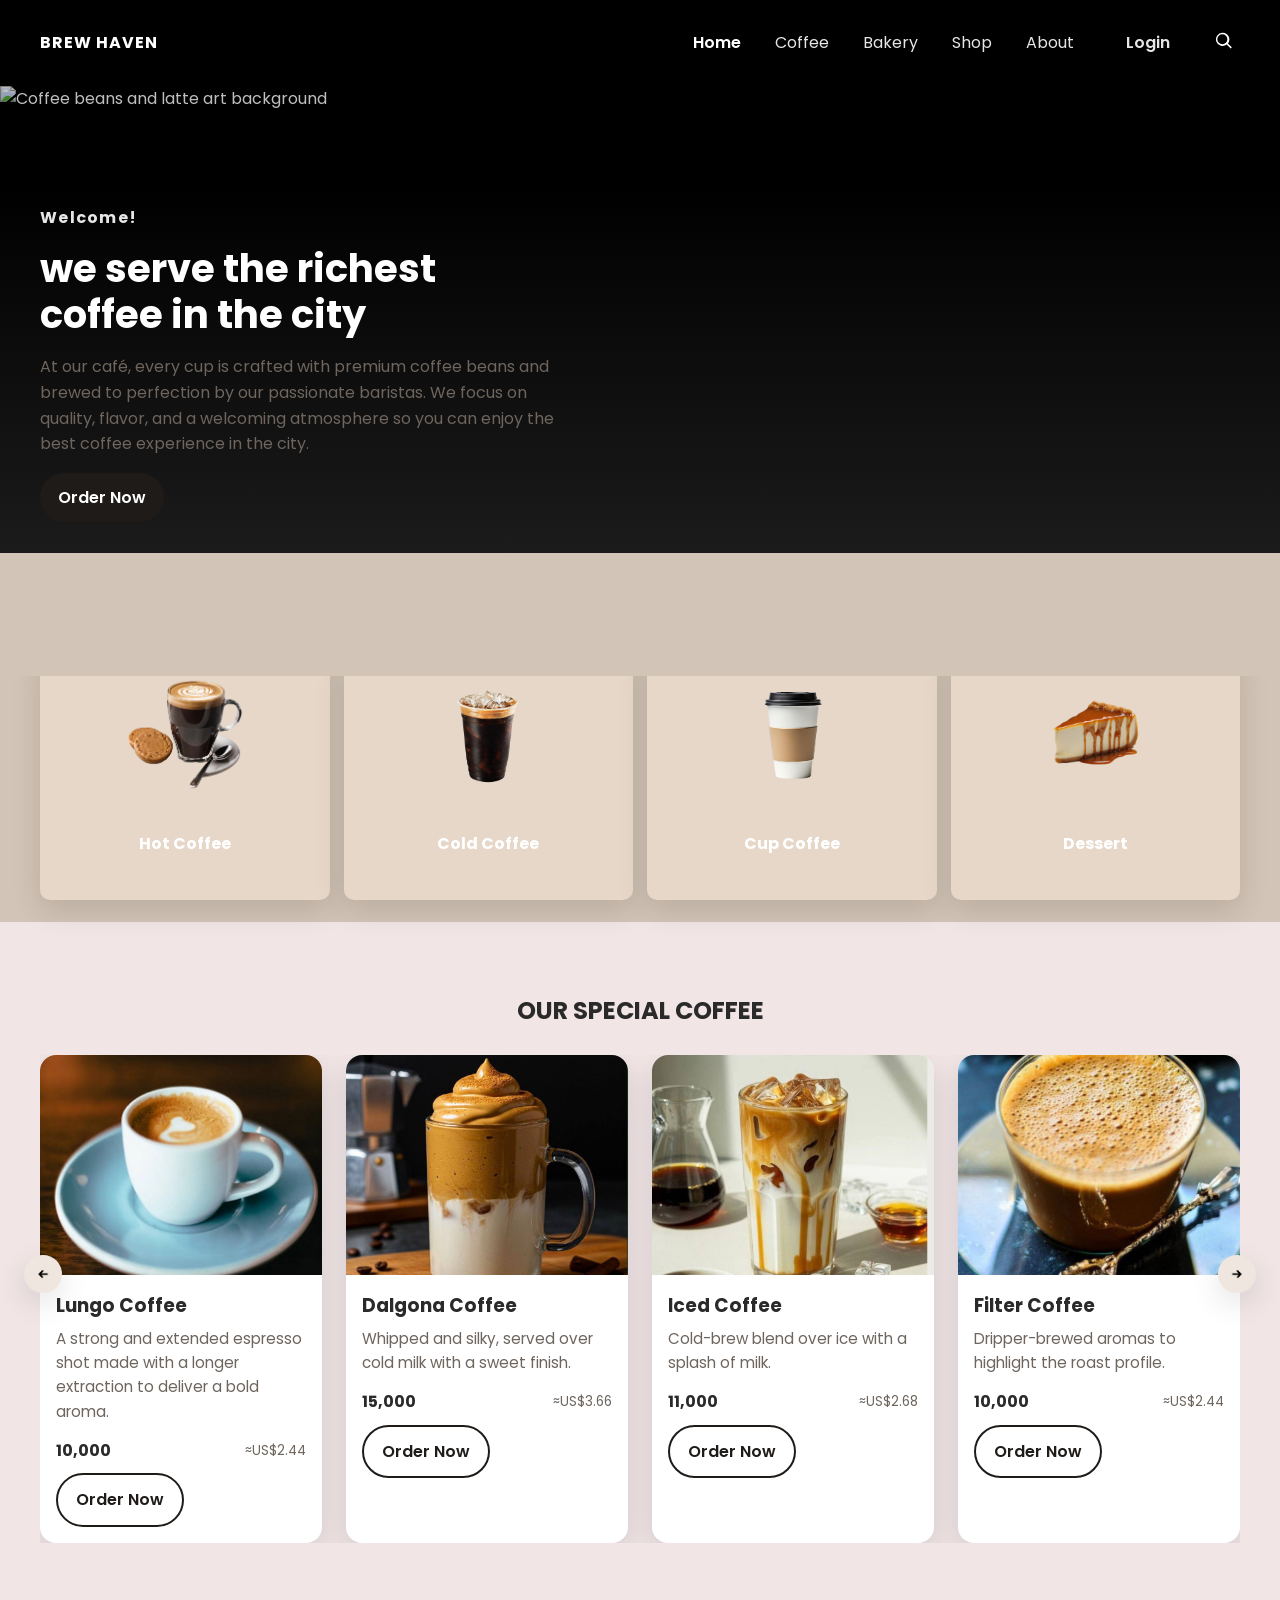
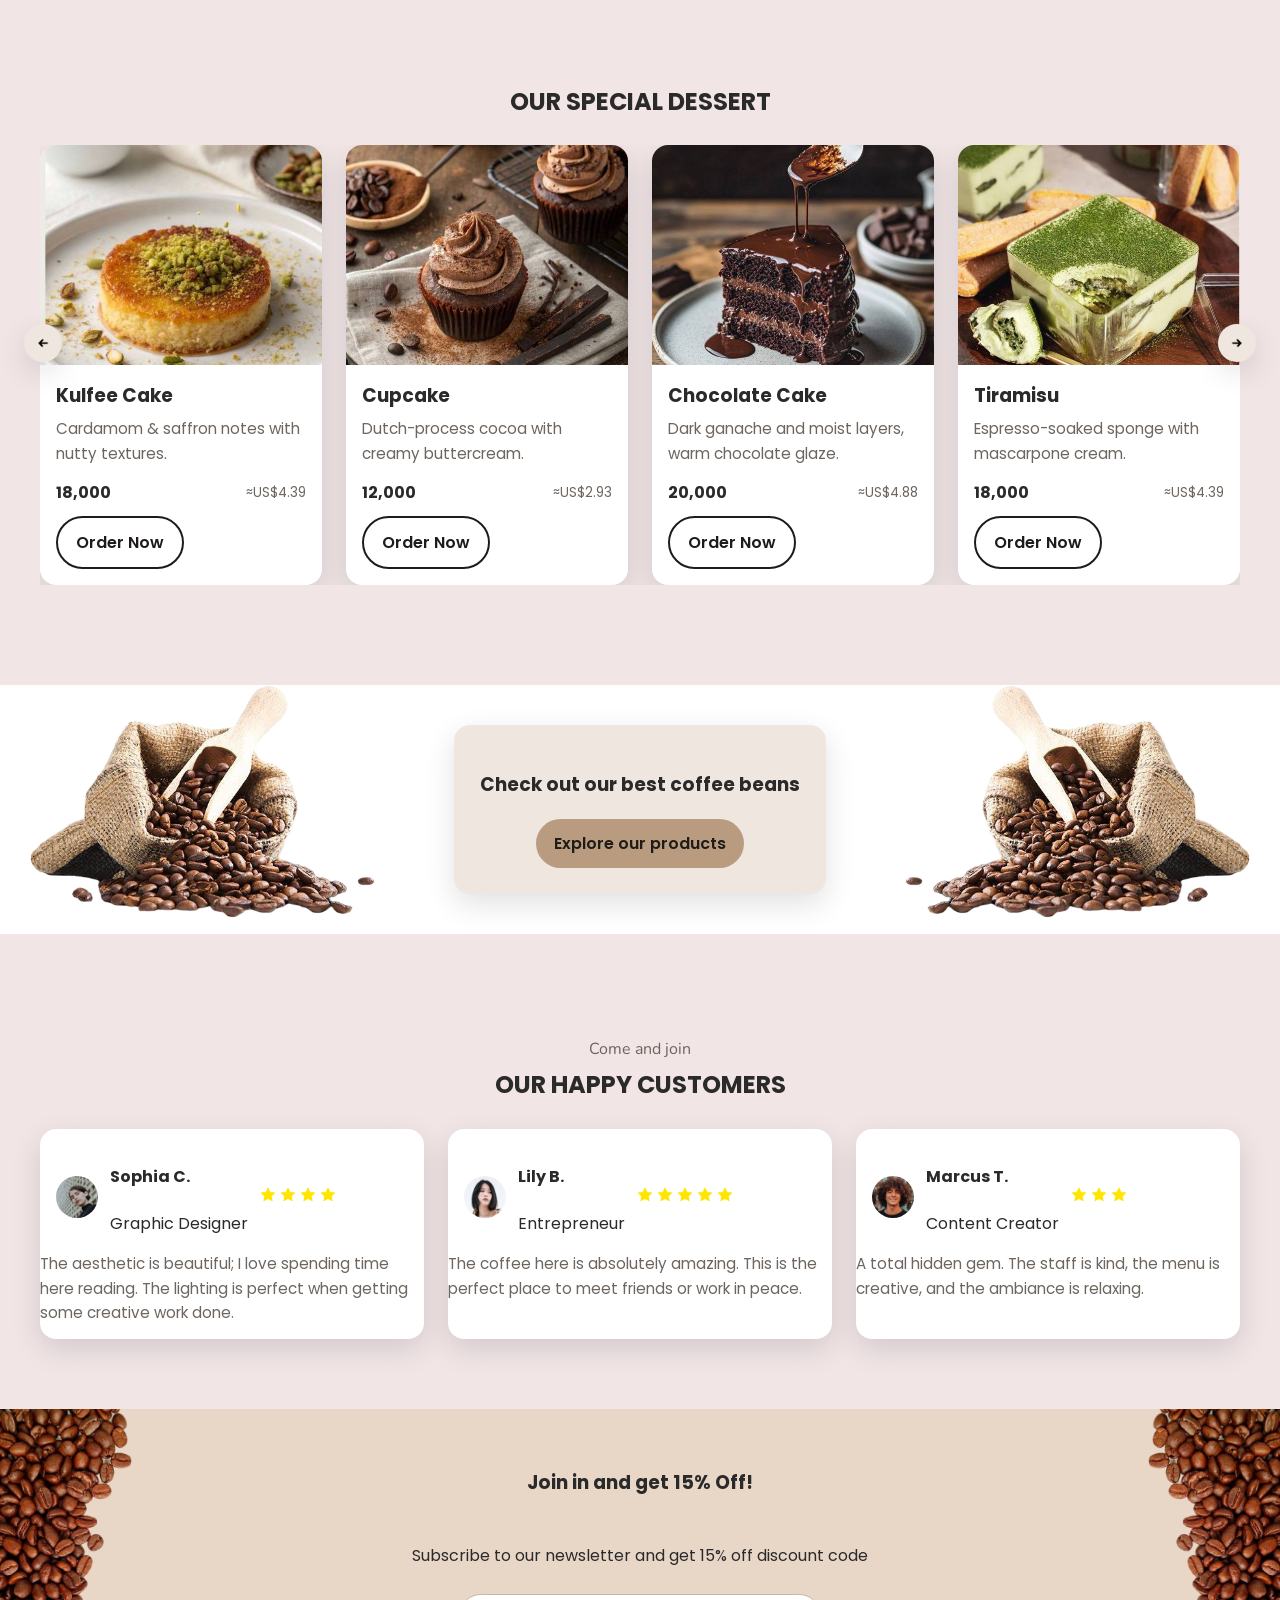
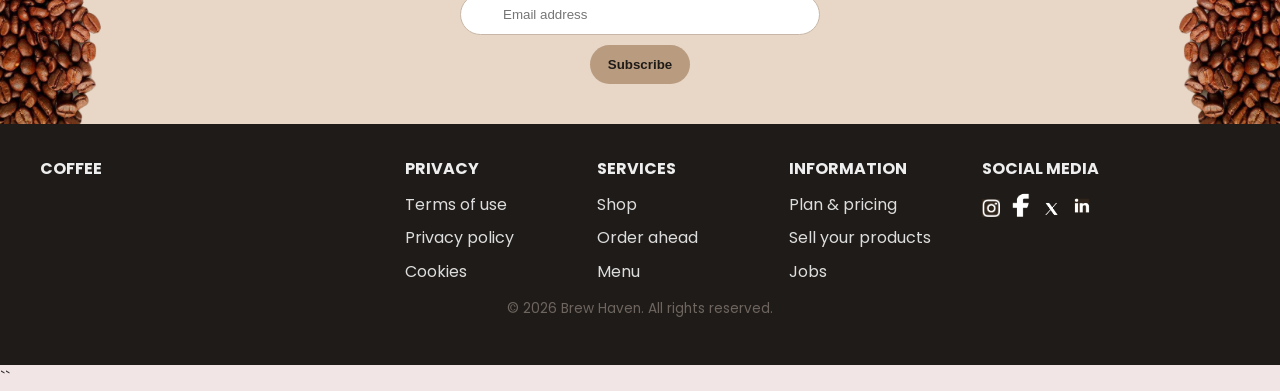
==== index.html @ 4b0f8d04 "first launch" ====
<!DOCTYPE html>
<html lang="en">
<head>
  <meta charset="UTF-8" />
  <meta name="viewport" content="width=device-width, initial-scale=1" />
  <title>Brew Haven • Coffee & Bakery</title>
  <link rel="preconnect" href="https://fonts.gstatic.com" crossorigin>
  <link href="https://fonts.googleapis.com/css2?family=Poppins:wght@300;400;500;600;700&family=Nunito:wght@300;400;600;700;800&display=swap" rel="stylesheet">
  <link rel="stylesheet" href="css/style.css" />
</head>
<body class="theme-sand">
  <!-- Header / Hero -->
  <header class="site-header">
    <div class="container nav">
      <a class="brand" href="index.html">BREW HAVEN</a>
      <nav class="nav-links" id="navLinks">
        <a href="index.html" class="active">Home</a>
        <a href="#coffee">Coffee</a>
        <a href="#bakery">Bakery</a>
        <a href="#shop">Shop</a>
        <a href="about.html">About</a>
        <a href="login.html" class="btn btn-text">Login</a>
        <button class="icon-btn search-btn" aria-label="Search">
          <svg viewBox="0 0 24 24" width="20" height="20" fill="currentColor"><path d="M10 2a8 8 0 105.293 14.293l4.707 4.707 1.414-1.414-4.707-4.707A8 8 0 0010 2zm0 2a6 6 0 110 12A6 6 0 0110 4z"/></svg>
        </button>
      </nav>
      <button class="hamburger" id="hamburger" aria-label="Open menu">
        <span></span><span></span><span></span>
      </button>
    </div>

    <section class="hero">
      <img class="hero-bg" src="images/hero.jpg" alt="Coffee beans and latte art background">
      <div class="container hero-content">
        <div class="hero-copy">
          <p class="eyebrow">Welcome!</p>
          <h1>we serve the richest coffee in the city</h1>
          <p class="muted">
            At our café, every cup is crafted with premium coffee beans and brewed to perfection by our passionate baristas. We focus on quality, flavor, and a welcoming atmosphere so you can enjoy the best coffee experience in the city.
          </p>
          <a href="#coffee" class="btn btn-primary">Order Now</a>
        </div>
      </div>
      <div class="hero-bottom-sep"></div>
    </section>

    <section class="container categories">
      <article class="category">
        <img src="images/kk.png" alt="" />
        <h4>Hot Coffee</h4>
      </article>
      <article class="category">
        <img src="images/jj.png" alt="" />
        <h4>Cold Coffee</h4>
      </article>
      <article class="category">
        <img src="images/oo.png" alt="" />
        <h4>Cup Coffee</h4>
      </article>
      <article class="category">
        <img src="images/dd.png" alt="" />
        <h4>Dessert</h4>
      </article>
    </section>
  </header>

  <!-- Coffee Specials Slider -->
  <main>
    <section id="coffee" class="container section">
      <h2 class="section-title">OUR SPECIAL COFFEE</h2>

      <div class="carousel" data-carousel="coffee">
        <button class="carousel-nav prev" aria-label="Previous">
          <img src="images/arrow.png" alt="">
        </button>

        <div class="carousel-track">
          <!-- Card 1 -->
          <article class="card product">
            <div class="card-media">
              <img src="images/lungo.jpg" alt="Lungo Coffee" />
            </div>
            <div class="card-body">
              <h3 class="card-title">Lungo Coffee</h3>
              <p class="card-text">
                A strong and extended espresso shot made with a longer extraction to deliver a bold aroma.
              </p>
              <div class="price-row">
                <span class="price">10,000</span>
                <small class="usd">≈US$2.44</small>
              </div>
              <a href="checkout.html" class="btn btn-outline">Order Now</a>
            </div>
          </article>

          <!-- Card 2 -->
          <article class="card product">
            <div class="card-media">
              <img src="images/Dalgona.jpg" alt="Dalgona Coffee" />
            </div>
            <div class="card-body">
              <h3 class="card-title">Dalgona Coffee</h3>
              <p class="card-text">
                Whipped and silky, served over cold milk with a sweet finish.
              </p>
              <div class="price-row">
                <span class="price">15,000</span>
                <small class="usd">≈US$3.66</small>
              </div>
              <a href="checkout.html" class="btn btn-outline">Order Now</a>
            </div>
          </article>

          <!-- Card 3 -->
          <article class="card product">
            <div class="card-media">
              <img src="images/iced.jpg" alt="Iced Coffee" />
            </div>
            <div class="card-body">
              <h3 class="card-title">Iced Coffee</h3>
              <p class="card-text">
                Cold-brew blend over ice with a splash of milk.
              </p>
              <div class="price-row">
                <span class="price">11,000</span>
                <small class="usd">≈US$2.68</small>
              </div>
              <a href="checkout.html" class="btn btn-outline">Order Now</a>
            </div>
          </article>

          <!-- Card 4 -->
          <article class="card product">
            <div class="card-media">
              <img src="images/Filter.jpg" alt="Filter Coffee" />
            </div>
            <div class="card-body">
              <h3 class="card-title">Filter Coffee</h3>
              <p class="card-text">
                Dripper-brewed aromas to highlight the roast profile.
              </p>
              <div class="price-row">
                <span class="price">10,000</span>
                <small class="usd">≈US$2.44</small>
              </div>
              <a href="checkout.html" class="btn btn-outline">Order Now</a>
            </div>
          </article>
        </div>

        <button class="carousel-nav next" aria-label="Next">
          <img src="images/arrow2.png" alt="">
        </button>
      </div>
    </section>

    <!-- Desserts Slider -->
    <section id="bakery" class="container section">
      <h2 class="section-title">OUR SPECIAL DESSERT</h2>

      <div class="carousel" data-carousel="dessert">
        <button class="carousel-nav prev" aria-label="Previous">
          <img src="images/arrow.png" alt="">
        </button>

        <div class="carousel-track">
          <article class="card product">
            <div class="card-media">
              <img src="images/Kulfee.jpg" alt="Kulfee Cake" />
            </div>
            <div class="card-body">
              <h3 class="card-title">Kulfee Cake</h3>
              <p class="card-text">Cardamom & saffron notes with nutty textures.</p>
              <div class="price-row">
                <span class="price">18,000</span>
                <small class="usd">≈US$4.39</small>
              </div>
              <a href="checkout.html" class="btn btn-outline">Order Now</a>
            </div>
          </article>

          <article class="card product">
            <div class="card-media">
              <img src="images/Cupcake.jpg" alt="Cupcake" />
            </div>
            <div class="card-body">
              <h3 class="card-title">Cupcake</h3>
              <p class="card-text">Dutch-process cocoa with creamy buttercream.</p>
              <div class="price-row">
                <span class="price">12,000</span>
                <small class="usd">≈US$2.93</small>
              </div>
              <a href="checkout.html" class="btn btn-outline">Order Now</a>
            </div>
          </article>

          <article class="card product">
            <div class="card-media">
              <img src="images/Chocolate Cake.jpg" alt="Chocolate Cake" />
            </div>
            <div class="card-body">
              <h3 class="card-title">Chocolate Cake</h3>
              <p class="card-text">Dark ganache and moist layers, warm chocolate glaze.</p>
              <div class="price-row">
                <span class="price">20,000</span>
                <small class="usd">≈US$4.88</small>
              </div>
              <a href="checkout.html" class="btn btn-outline">Order Now</a>
            </div>
          </article>

          <article class="card product">
            <div class="card-media">
              <img src="images/Tiramisu.jpg" alt="Tiramisu" />
            </div>
            <div class="card-body">
              <h3 class="card-title">Tiramisu</h3>
              <p class="card-text">Espresso-soaked sponge with mascarpone cream.</p>
              <div class="price-row">
                <span class="price">18,000</span>
                <small class="usd">≈US$4.39</small>
              </div>
              <a href="checkout.html" class="btn btn-outline">Order Now</a>
            </div>
          </article>
        </div>

        <button class="carousel-nav next" aria-label="Next">
          <img src="images/arrow2.png" alt="">
        </button>
      </div>
    </section>

    <!-- Beans banner -->
    <section id="shop" class="beans-banner">
      <img class="beans-left" src="images/Bean Left.png" alt="Left side of the beans banner">
      <img class="beans-right" src="images/Bean Right.png" alt="Right side of the beans banner">
      <div class="container">
        <div class="beans-card">
          <h3>Check out our best coffee beans</h3>
          <a class="btn btn-secondary" href="#coffee">Explore our products</a>
        </div>
      </div>
    </section>

    <!-- Testimonials -->
<section class="container section testimonials">
  <p class="kicker">Come and join</p>
  <h2 class="section-title">OUR HAPPY CUSTOMERS</h2>

  <div class="cards-3">
    <!-- Review 1 -->
    <article class="card review">
      <div class="review-head">
        <img class="avatar circle" src="images/front.jpg" alt="Customer photo for Sophia" loading="lazy" width="42" height="42">
        <div>
          <h4 class="name">Sophia C.</h4>
          <p class="role">Graphic Designer</p>
        </div>
        <div class="stars" aria-label="Rating 4 out of 5">
          <img src="images/star.png" alt="" aria-hidden="true">
          <img src="images/star.png" alt="" aria-hidden="true">
          <img src="images/star.png" alt="" aria-hidden="true">
          <img src="images/star.png" alt="" aria-hidden="true">
          
        </div>
      </div>
      <p class="card-text">
        The aesthetic is beautiful; I love spending time here reading. The lighting is perfect when getting some creative work done.
      </p>
    </article>

    <!-- Review 2 -->
    <article class="card review">
      <div class="review-head">
        <img class="avatar circle" src="images/mid.jpg" alt="Customer photo for Lily" loading="lazy" width="42" height="42">
        <div>
          <h4 class="name">Lily B.</h4>
          <p class="role">Entrepreneur</p>
        </div>
        <div class="stars" aria-label="Rating 5 out of 5">
          <img src="images/star.png" alt="" aria-hidden="true">
          <img src="images/star.png" alt="" aria-hidden="true">
          <img src="images/star.png" alt="" aria-hidden="true">
          <img src="images/star.png" alt="" aria-hidden="true">
          <img src="images/star.png " alt="" aria-hidden="true">
        </div>
      </div>
      <p class="card-text">
        The coffee here is absolutely amazing. This is the perfect place to meet friends or work in peace.
      </p>
    </article>

    <!-- Review 3 -->
    <article class="card review">
      <div class="review-head">
        <img class="avatar circle" src="images/end.jpg" alt="Customer photo for Marcus" loading="lazy" width="42" height="42">
        <div>
          <h4 class="name">Marcus T.</h4>
          <p class="role">Content Creator</p>
        </div>
        <div class="stars" aria-label="Rating 3 out of 5">
          <img src="images/star.png" alt="" aria-hidden="true">
          <img src="images/star.png" alt="" aria-hidden="true">
          <img src="images/star.png" alt="" aria-hidden="true">
          
        </div>
      </div>
      <p class="card-text">
        A total hidden gem. The staff is kind, the menu is creative, and the ambiance is relaxing.
      </p>
    </article>
  </div>
</section>

    <!-- Newsletter -->
    <!-- Newsletter -->
<section class="newsletter">
  <!-- ⬇️ Decorative beans (left & right) -->
  <img class="beans-left" src="images/bean chveng.png" alt="Left side of the newsletter banner">
  <img class="beans-right" src="images/bean sdam.png" alt="Right side of the newsletter banner">

  <div class="container newsletter-inner">
    <h3>Join in and get 15% Off!</h3>
    <p>Subscribe to our newsletter and get 15% off discount code</p>

    
      <div class="input-with-icon">
        <input class="email-input" type="email" placeholder="Email address" required>
      </div>
      <button class="btn btn-secondary">Subscribe</button>
    </form>
  </div>
</section>
  </main>

  <!-- Footer -->
  <footer class="site-footer">
    <div class="container footer-grid">
      <div>
        <h4>COFFEE</h4>
      </div>
      <div>
        <h4>PRIVACY</h4>
        <ul>
          <li><a href="#">Terms of use</a></li>
          <li><a href="#">Privacy policy</a></li>
          <li><a href="#">Cookies</a></li>
        </ul>
      </div>
      <div>
        <h4>SERVICES</h4>
        <ul>
          <li><a href="#">Shop</a></li>
          <li><a href="#">Order ahead</a></li>
          <li><a href="#">Menu</a></li>
        </ul>
      </div>
      <div>
        <h4>INFORMATION</h4>
        <ul>
          <li><a href="#">Plan & pricing</a></li>
          <li><a href="#">Sell your products</a></li>
          <li><a href="#">Jobs</a></li>
        </ul>
      </div>
      <div>
        <h4>SOCIAL MEDIA</h4>
        <div class="social">
          <a href="#"><img src="images/ig.PNG" alt="Facebook"></a>
          <a href="#"><img src="images/fb.PNG" alt="Instagram"></a>
          <a href="#"><img src="images/x.PNG" alt="X"></a>
          <a href="#"><img src="images/linkedin.PNG" alt="LinkedIn"></a>
        </div>
      </div>
    </div>
    <p class="tiny center muted">© <span id="year"></span> Brew Haven. All rights reserved.</p>
  </footer>

  <script src="js/script.js"></script>
</body>
</html>
``
---- css/style.css ----
/* --- Variables & Base --- */
:root{
  --bg: #f1e5e6;          /* pinky page margin */
  --panel: #e0c4b2;       /* beige panel background */
  --panel-strong:#d7b7a1;
  --ink: #2b2a2a;
  --muted: #6d655e;
  --brand: #1f1b18;
  --accent: #2f281f;
  --white:#fff;
  --shadow: 0 10px 30px rgba(0,0,0,.12);
  --radius: 14px;
  --radius-lg: 24px;
}

*{box-sizing:border-box}
html,body{margin:0;padding:0}
body{
  background: var(--bg);
  color: var(--ink);
  font-family: 'Poppins', system-ui, -apple-system, Segoe UI, Roboto, Arial, sans-serif;
  line-height: 1.6;
}

.container{width:min(1200px,94%); margin:auto}
.center{text-align:center}
.tiny{font-size:.85rem}
.muted{color:var(--muted)}
.kicker{font-family: Nunito, sans-serif; text-align:center; margin:.2rem 0; color:var(--muted)}
.eyebrow{letter-spacing:.08em; font-weight:700; color:#fff; opacity:.9}
.section{padding:70px 0}
.section-title{text-align:center; margin:0 0 24px 0}

/* --- Header & Nav --- */
.site-header{
  background: linear-gradient(180deg, #000 20%, #1b1b1b 60%, #d2c4b6 60%, #d2c4b6 100%);
  color:#fff;
}

.nav{
  display:flex; align-items:center; justify-content:space-between;
  padding:18px 0;
}
.brand{color:#fff; text-decoration:none; font-weight:700; letter-spacing:.06em}
.nav-links a{color:#fff; opacity:.9; margin:0 14px; text-decoration:none}
.nav-links a.active{opacity:1; font-weight:600}
.nav-links{display:flex; align-items:center; gap:6px}
.btn-text{padding:6px 10px; border-radius:10px}
.icon-btn{background:transparent; border:0; color:#fff; cursor:pointer}

.hamburger{display:none; background:transparent; border:0; width:42px; height:42px; position:relative}
.hamburger span{display:block; height:2px; background:#fff; margin:8px 0}

/* --- Hero --- */
.hero{position:relative; padding:40px 0 0 0}
.hero-bg{
  position:absolute; inset:0; width:100%; height:460px; object-fit:cover; filter:brightness(.75);
}
.hero-content{position:relative; height:460px; display:flex; align-items:center}
.hero-copy{max-width:520px}
.hero-copy h1{font-size:2.4rem; line-height:1.2; margin:.2rem 0 1rem}
.hero-bottom-sep{height:90px; background:#d2c4b6}

/* --- Categories --- */
.categories{display:grid; grid-template-columns: repeat(4,1fr); gap:14px; margin-top:-25px; padding-bottom:22px}
.category{background:#e6d7c9; border-radius:10px; padding:22px; text-align:center; box-shadow: var(--shadow)}
.category img{width:120px; height:120px; margin-bottom:10px}

/* --- Cards --- */
.card{background:#fff; border-radius:16px; overflow:hidden; box-shadow: var(--shadow)}
.card-media img{width:100%; height:220px; object-fit:cover; display:block}
.card-body{padding:16px}
.card-title{margin:0 0 6px 0}
.card-text{font-size:.95rem; color:var(--muted); margin:0 0 14px 0}
.price-row{display:flex; align-items:center; justify-content:space-between; margin-bottom:10px}
.price{font-weight:700}
.usd{color:var(--muted)}

/* --- Buttons --- */
.btn{
  display:inline-flex; align-items:center; justify-content:center;
  gap:8px; padding:12px 18px; border-radius:999px; border:0; cursor:pointer;
  font-weight:600; text-decoration:none; white-space:nowrap;
}
.btn-primary{background:#1f1b18; color:#fff}
.btn-secondary{background:#b99c80; color:#1f1b18}
.btn-outline{background:#fff; border:2px solid #1f1b18; color:#1f1b18}
.block{display:block; width:100%}
.icon-left img{width:18px; height:18px}

/* --- Carousel --- */
.carousel{position:relative}
.carousel .carousel-track{
  display:grid; grid-auto-flow:column; grid-auto-columns: calc((100% - 3*24px)/4);
  gap:24px; overflow:hidden; scroll-behavior:smooth;
}
.carousel-nav{
  position:absolute; top:45%; transform:translateY(-50%);
  width:38px; height:38px; border-radius:999px; border:0;
  background:#efe7df; box-shadow: var(--shadow); cursor:pointer;
  display:grid; place-items:center;
}
.carousel-nav img{width:14px}
.carousel .prev{left:-16px}
.carousel .next{right:-16px}

/* --- Beans banner --- */
.beans-banner{position:relative; background:#fff; padding:40px 0; margin:30px 0}
.beans-left, .beans-right{position:absolute; top:0; height:100%; object-fit:contain; pointer-events:none}
.beans-left{left:0}
.beans-right{right:0}
.beans-card{
  background:#efe7df; padding:26px; border-radius:16px; box-shadow: var(--shadow);
  max-width:480px;
}

/* --- Testimonials --- */
.cards-3{display:grid; grid-template-columns:repeat(3,1fr); gap:24px}
.review .review-head{display:flex; align-items:center; gap:12px; padding:14px 16px 0}
.avatar{width:42px; height:42px; background:#ddd}
.circle{border-radius:50%}
.stars img{width:16px; height:16px}

/* --- Newsletter --- */
.newsletter{background:#e8d6c7; padding:40px 0}
.newsletter-inner{display:grid; gap:10px; text-align:center}
.subscribe{display:flex; gap:10px; justify-content:center}
.subscribe input{padding:12px 14px; border-radius:999px; border:1px solid #c8b7a6; width:min(360px, 70%)}

/* --- Footer --- */
.site-footer{background:#1f1b18; color:#eee; padding:32px 0}
.footer-grid{display:grid; grid-template-columns:2fr repeat(3,1fr) 1.5fr; gap:20px}
.footer-grid h4{margin:0 0 10px 0}
.footer-grid ul{list-style:none; padding:0; margin:0; display:grid; gap:8px}
.footer-grid a{color:#ddd; text-decoration:none}
.social a img{width:18px; margin-right:8px}

/* --- Two-panel layout for inner pages --- */
.two-panel{display:grid; grid-template-columns: 36% 64%; min-height:100vh}
.illustration-panel{background:#efe7df url('../assets/beans-left.png') no-repeat bottom left/contain}
.panel{
  background:var(--panel);
  border-top-left-radius:24px; border-bottom-left-radius:24px;
  padding-bottom:40px; position:relative;
}
.panel-header{
  display:flex; align-items:center; justify-content:space-between;
  padding:18px 24px 0;
}
.panel-nav a{color:#2b2a2a; text-decoration:none; margin-left:18px; opacity:.9}
.panel-nav a.active{font-weight:600}
.panel-body{padding:26px 24px 40px}
.panel-body.narrow{max-width:680px; margin:auto}
.fieldset{border:1px solid #c9b4a3; border-radius:12px; padding:14px 16px}

/* --- Forms --- */
.form{display:grid; gap:14px}
.form label{display:grid; gap:6px; font-size:.95rem}
.form input, .form select{
  padding:12px 14px; border:1px solid #c8b7a6; border-radius:10px; background:#f4ebe4;
}
.grid-2{display:grid; grid-template-columns:1fr 1fr}
.gap{gap:14px}
.form-row.between{display:flex; justify-content:space-between; align-items:center}
.hr-or{display:grid; place-items:center; margin:14px 0}
.hr-or span{background:transparent; font-size:.9rem; color:var(--muted)}
.auth-row{display:grid; grid-template-columns:1fr 1fr; gap:12px}

/* --- Cart line --- */
.cart-line{
  background:#fff; border-radius:12px; padding:12px; display:grid;
  grid-template-columns:auto 1fr auto; gap:12px; align-items:center; margin-bottom:14px;
}
.cart-media img{width:80px; height:64px; object-fit:cover; border-radius:8px}
.qty{display:flex; align-items:center; gap:6px}
.btn-qty{width:34px; height:34px; border-radius:8px; border:1px solid #c8b7a6; background:#fff; cursor:pointer}

/* --- Utilities --- */
.btn-secondary:hover, .btn-primary:hover, .btn-outline:hover{filter:brightness(.95)}
.block{width:100%}

/* --- Responsive --- */
@media (max-width: 1100px){
  .carousel .carousel-track{grid-auto-columns: calc((100% - 2*20px)/3)}
  .cards-3{grid-template-columns:repeat(2,1fr)}
}
@media (max-width: 800px){
  .two-panel{grid-template-columns: 1fr}
  .panel{border-radius:0}
  .illustration-panel{display:none}
  .carousel .carousel-track{grid-auto-columns: calc((100% - 20px)/2)}
  .categories{grid-template-columns: repeat(2,1fr)}
  .footer-grid{grid-template-columns:1fr 1fr}
}
@media (max-width: 560px){
  .nav-links{display:none}
  .hamburger{display:block}
  .carousel .carousel-track{grid-auto-columns: 100%}
  .cards-3{grid-template-columns:1fr}
  .auth-row{grid-template-columns:1fr}
  .grid-2{grid-template-columns:1fr}
}
/* CENTER "Check out our best coffee beans" section */
.beans-banner .container {
  display: flex;
  justify-content: center;
  align-items: center;
  text-align: center;
}
.beans-card {
  margin: 0 auto;
}
/* Review avatar images */
.avatar {
  width: 42px;
  height: 42px;
  border-radius: 50%;
  object-fit: cover;   /* crops to fill the circle nicely */
  display: block;
}
/* === Newsletter band + decorative beans === */
.newsletter{
  position: relative;           /* allows absolute children */
  background: #e8d6c7;          /* your beige band */
  padding: 40px 0;
  overflow: hidden;             /* hide bean overflow at edges */
}

.newsletter-inner{
  display: grid;
  gap: 10px;
  text-align: center;
  justify-items: center;
}

/* Center the form row */
.newsletter .subscribe,
.newsletter-inner form,
.newsletter form{
  display: flex;
  gap: 10px;
  justify-content: center;
  flex-wrap: wrap;
}

/* Bean images on the sides */
.newsletter .beans-left,
.newsletter .beans-right{
  position: absolute;
  top: 0;
  bottom: 0;
  height: 100%;
  object-fit: cover;
  pointer-events: none;    /* don't block clicks on the form */
  z-index: 0;              /* sit behind the text */
  opacity: 1;              /* adjust if too strong: e.g., 0.9 */
}

/* Left bean cluster */
.newsletter .beans-left{
  left: 0;
  transform: translateX(-1%);   /* nudges slightly off the edge */
}

/* Right bean cluster */
.newsletter .beans-right{
  right: 0;
  transform: translateX(1%);
}

/* Make sure the content sits above the images */
.newsletter .newsletter-inner{
  position: relative;
  z-index: 1;
}

/* Envelope icon inside the email input */
.input-with-icon{ position: relative; display: inline-block; }

.email-input,
.newsletter input[type="email"]{
  padding: 12px 14px 12px 42px;  /* space for icon */
  border-radius: 999px;
  border: 1px solid #c8b7a6;
  background: #fff;
  min-width: min(360px, 80vw);
  outline: none;
}

/* Use your envelope icon (adjust path if needed) */
.email-input{
  background-image: url('images/evelope.png');
  background-repeat: no-repeat;
  background-position: 14px center;
  background-size: 18px;
}

/* Small focus feedback */
.email-input:focus{
  border-color: #b99c80;
  box-shadow: 0 0 0 3px rgba(185,156,128,0.25);
}

/* --- Responsive tweaks for the beans --- */
@media (max-width: 900px){
  .newsletter .beans-left,
  .newsletter .beans-right{
    opacity: 0.75;            /* soften on smaller screens */
  }
  .newsletter .beans-left{ transform: translateX(-15%); }
  .newsletter .beans-right{ transform: translateX(15%); }
}

@media (max-width: 600px){
  .newsletter{ padding: 32px 0; }
  .newsletter .beans-left,
  .newsletter .beans-right{
    opacity: 0.5;
  }
}
/* === Left illustration panel for inner pages === */
.illustration-panel{
  /* Make the left column a neutral canvas and center its content */
  background: #efe7df;                 /* keep or change to your beige */
  display: grid;
  place-items: center;
  padding: 24px;
}

.side-illustration{
  width: min(92%, 540px);               /* responsive width cap */
  height: auto;
  object-fit: contain;                  /* preserve aspect ratio */
  border-radius: 14px;                  /* optional: soft corners */
  box-shadow: var(--shadow);            /* optional: subtle depth */
}

/* If your previous CSS set a background image on .illustration-panel,
   the rules above will override it visually. Keep both if you like the
   textured background plus the centered photo on top. */

@media (max-width: 800px){
  /* On phones we hide the left panel per your two-panel layout rules.
     Remove display:none below if you want to show the image on mobile. */
  /* .illustration-panel{ display:none; } */
}
/* Left column container */
.illustration-panel{
  background: var(--bg);
  display: grid;
  place-items: center;
  padding: 28px 24px;
}

/* Card that holds the image */
.illust-card{
  width: min(92%, 560px);
  background: #f1e5e6;
  border-radius: 18px;
  box-shadow: var(--shadow);
  overflow: hidden;
  display: grid;
}

/* Image fits inside the card */
.illust-card img{
  width: 100%;
  height: auto;
  display: block;
}

/* Right content panel keeps left rounded corners only */
.panel{
  background: var(--panel);
  border-top-left-radius: 24px;
  border-bottom-left-radius: 24px;
  border-top-right-radius: 0;
  border-bottom-right-radius: 0;
  padding-bottom: 40px;
  position: relative;
}

/* Layout height */
.two-panel{ min-height: 100vh; }

/* Optional responsive tweaks */
@media (max-width: 800px){
  .two-panel{ grid-template-columns: 1fr; }
  .illustration-panel{ padding: 18px 14px; }
  .illust-card{ width: min(96%, 520px); border-radius: 14px; }
}
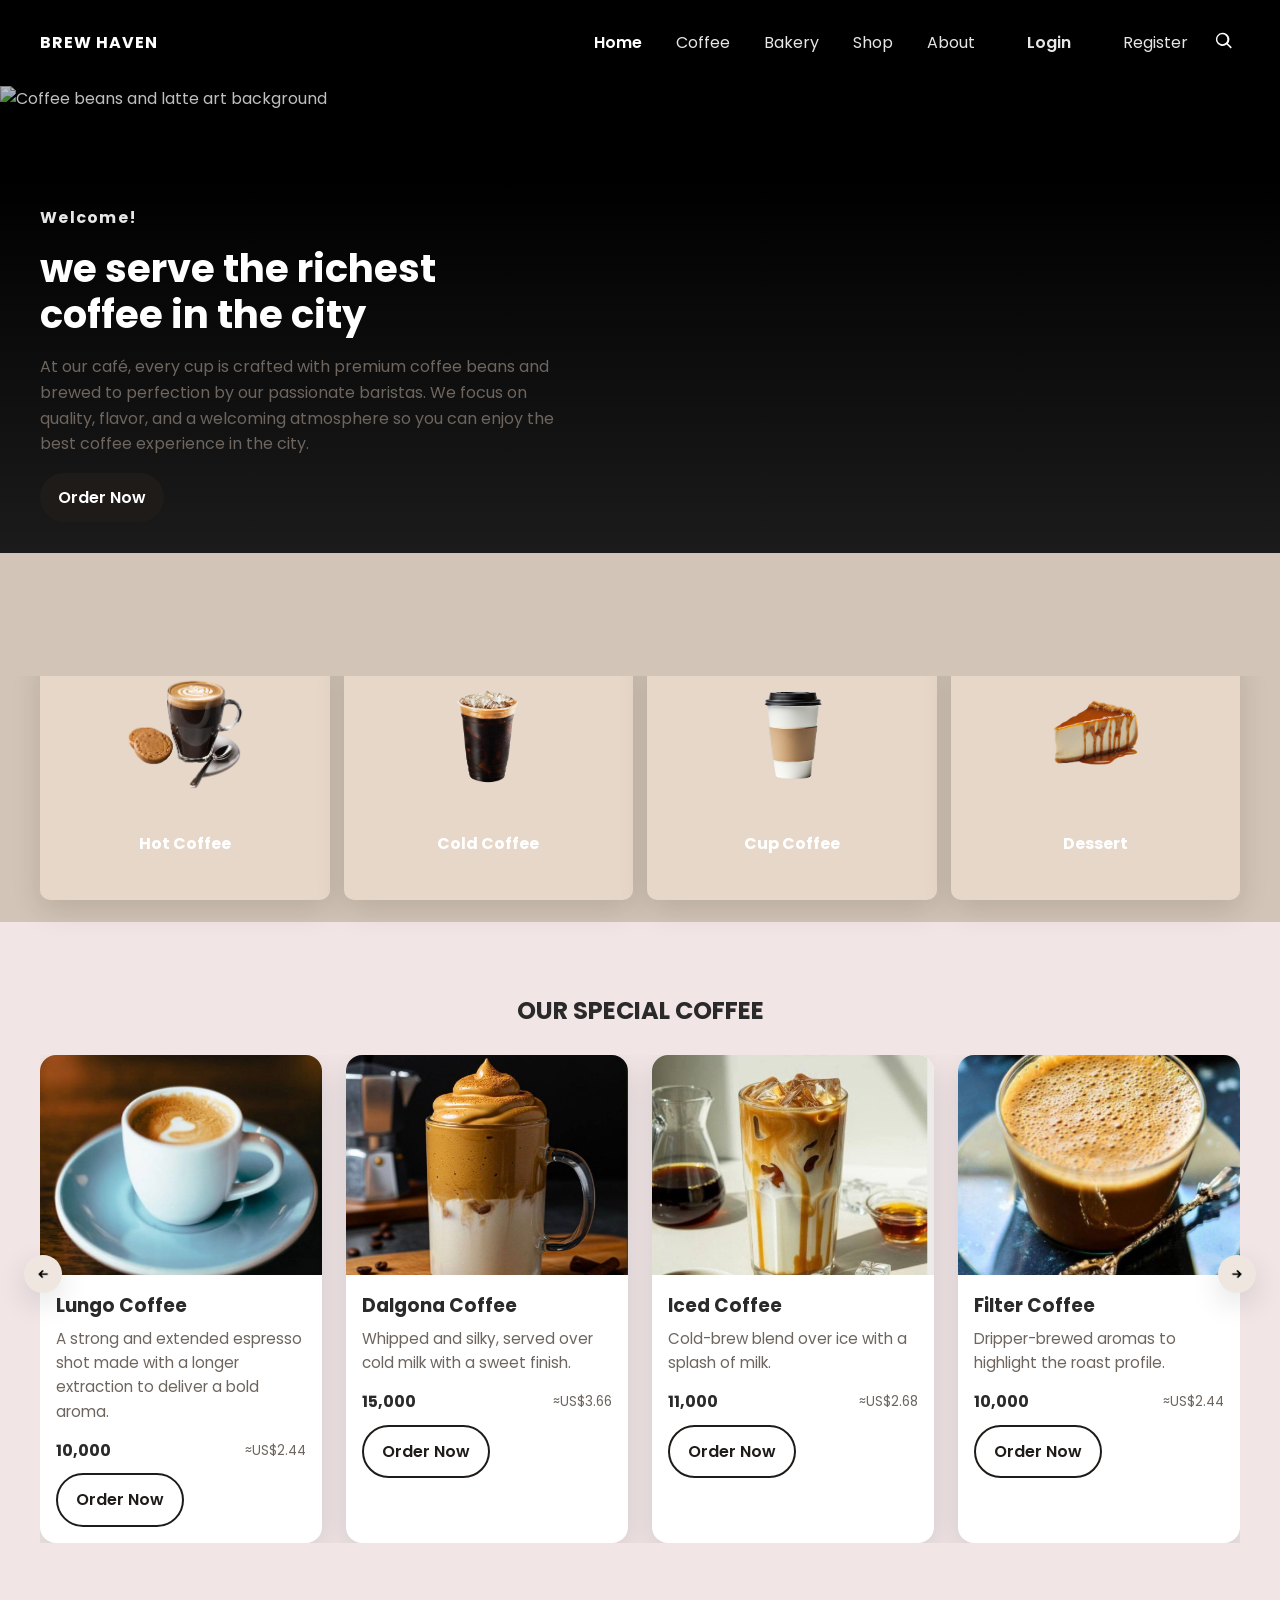
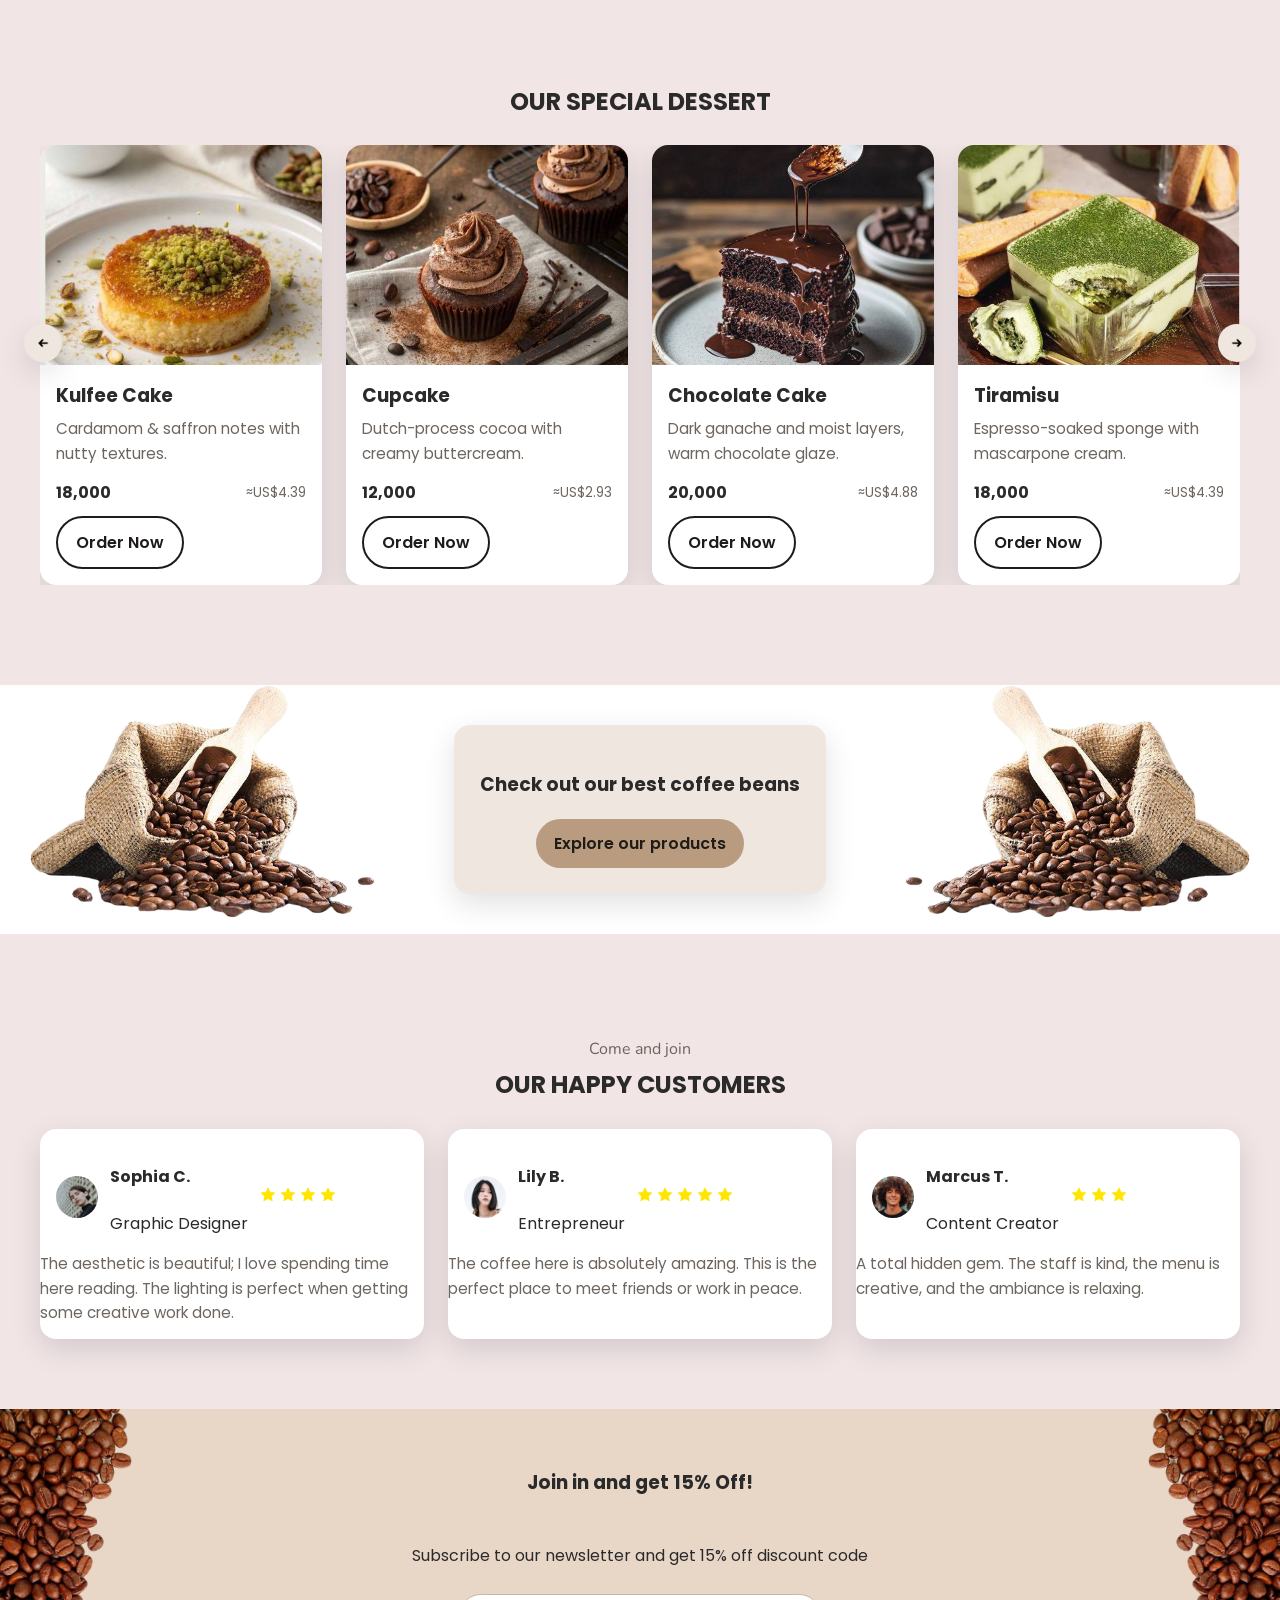
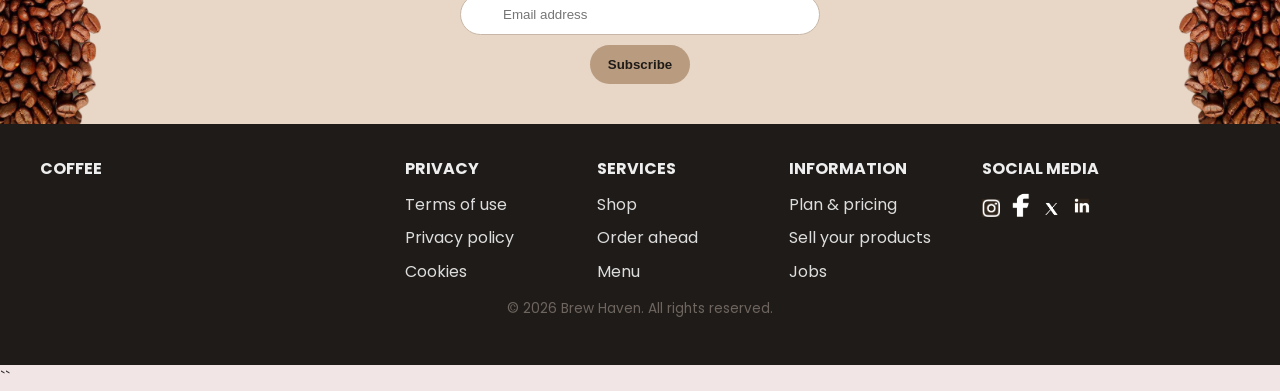
==== commit 55ee9c93: "Restore register link" ====
--- a/index.html
+++ b/index.html
@@ -20,6 +20,7 @@
         <a href="#shop">Shop</a>
         <a href="about.html">About</a>
         <a href="login.html" class="btn btn-text">Login</a>
+        <a href="register.html">Register</a>
         <button class="icon-btn search-btn" aria-label="Search">
           <svg viewBox="0 0 24 24" width="20" height="20" fill="currentColor"><path d="M10 2a8 8 0 105.293 14.293l4.707 4.707 1.414-1.414-4.707-4.707A8 8 0 0010 2zm0 2a6 6 0 110 12A6 6 0 0110 4z"/></svg>
         </button>
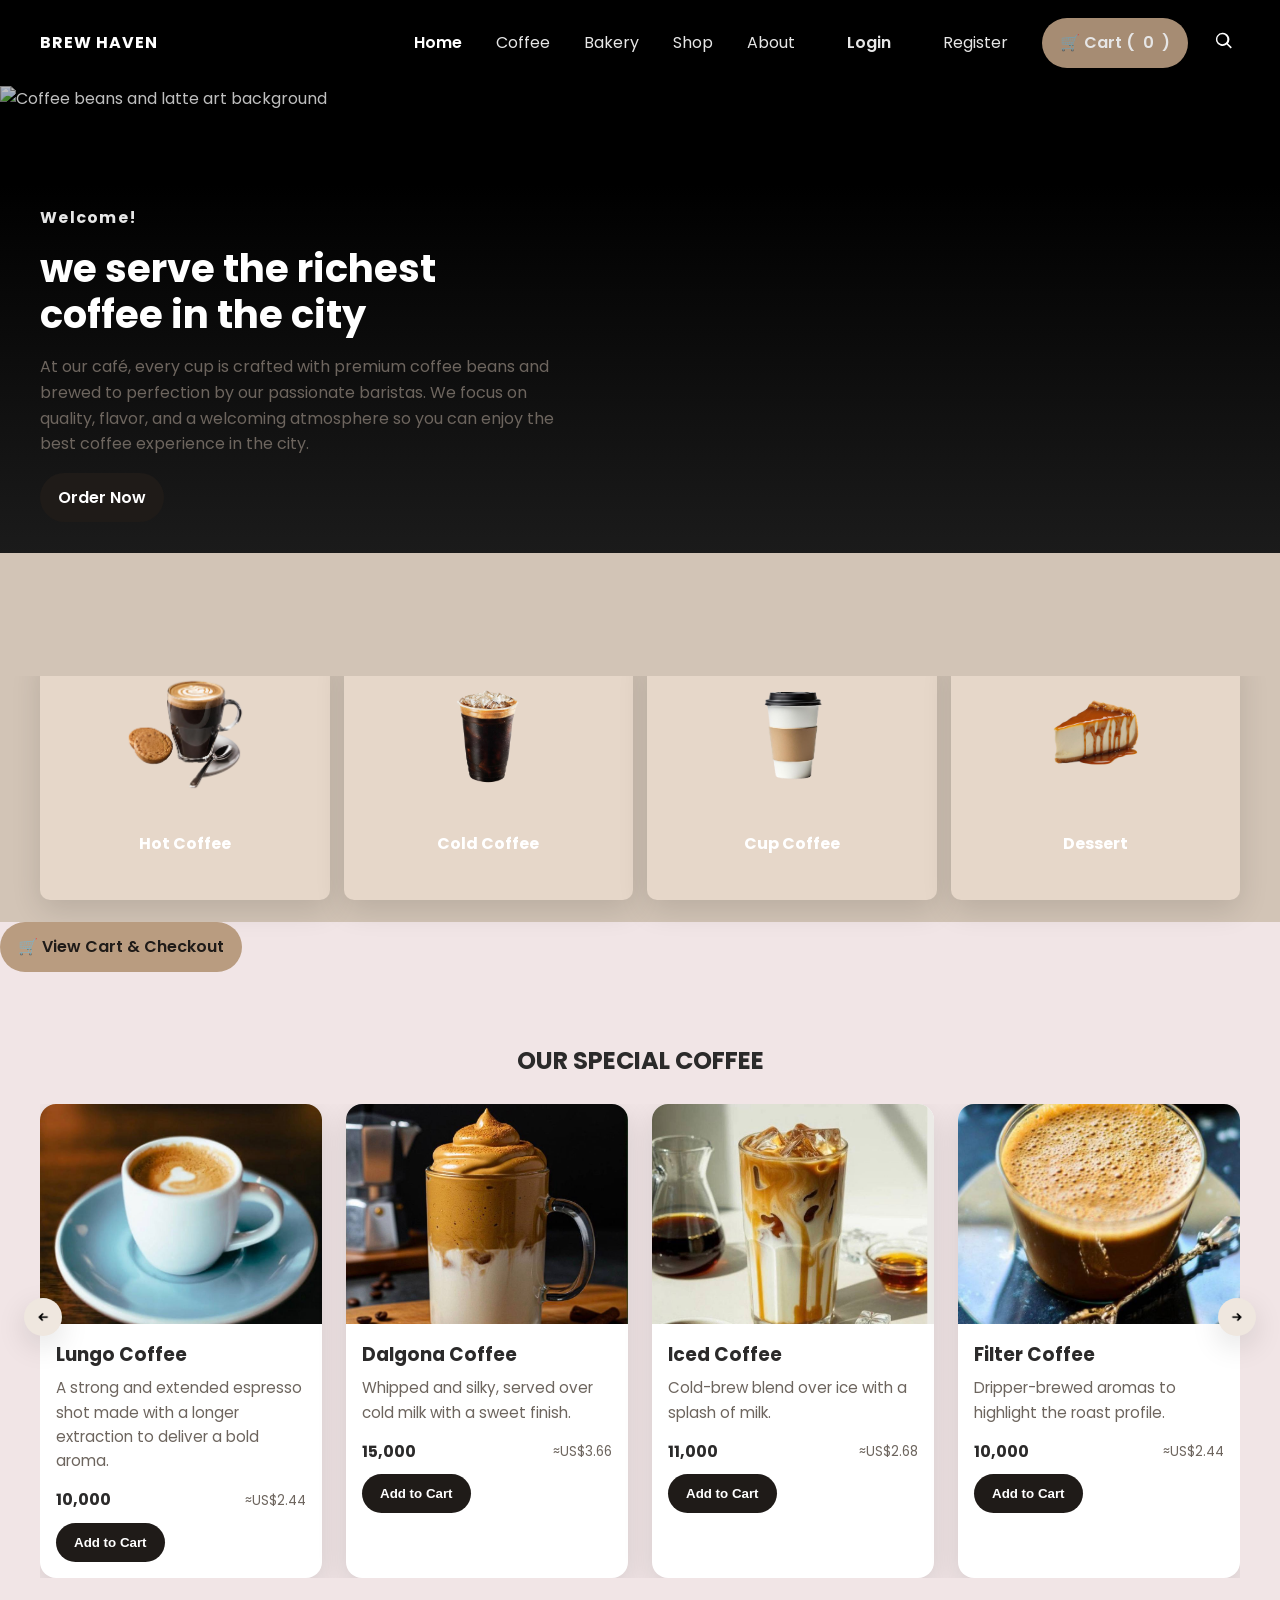
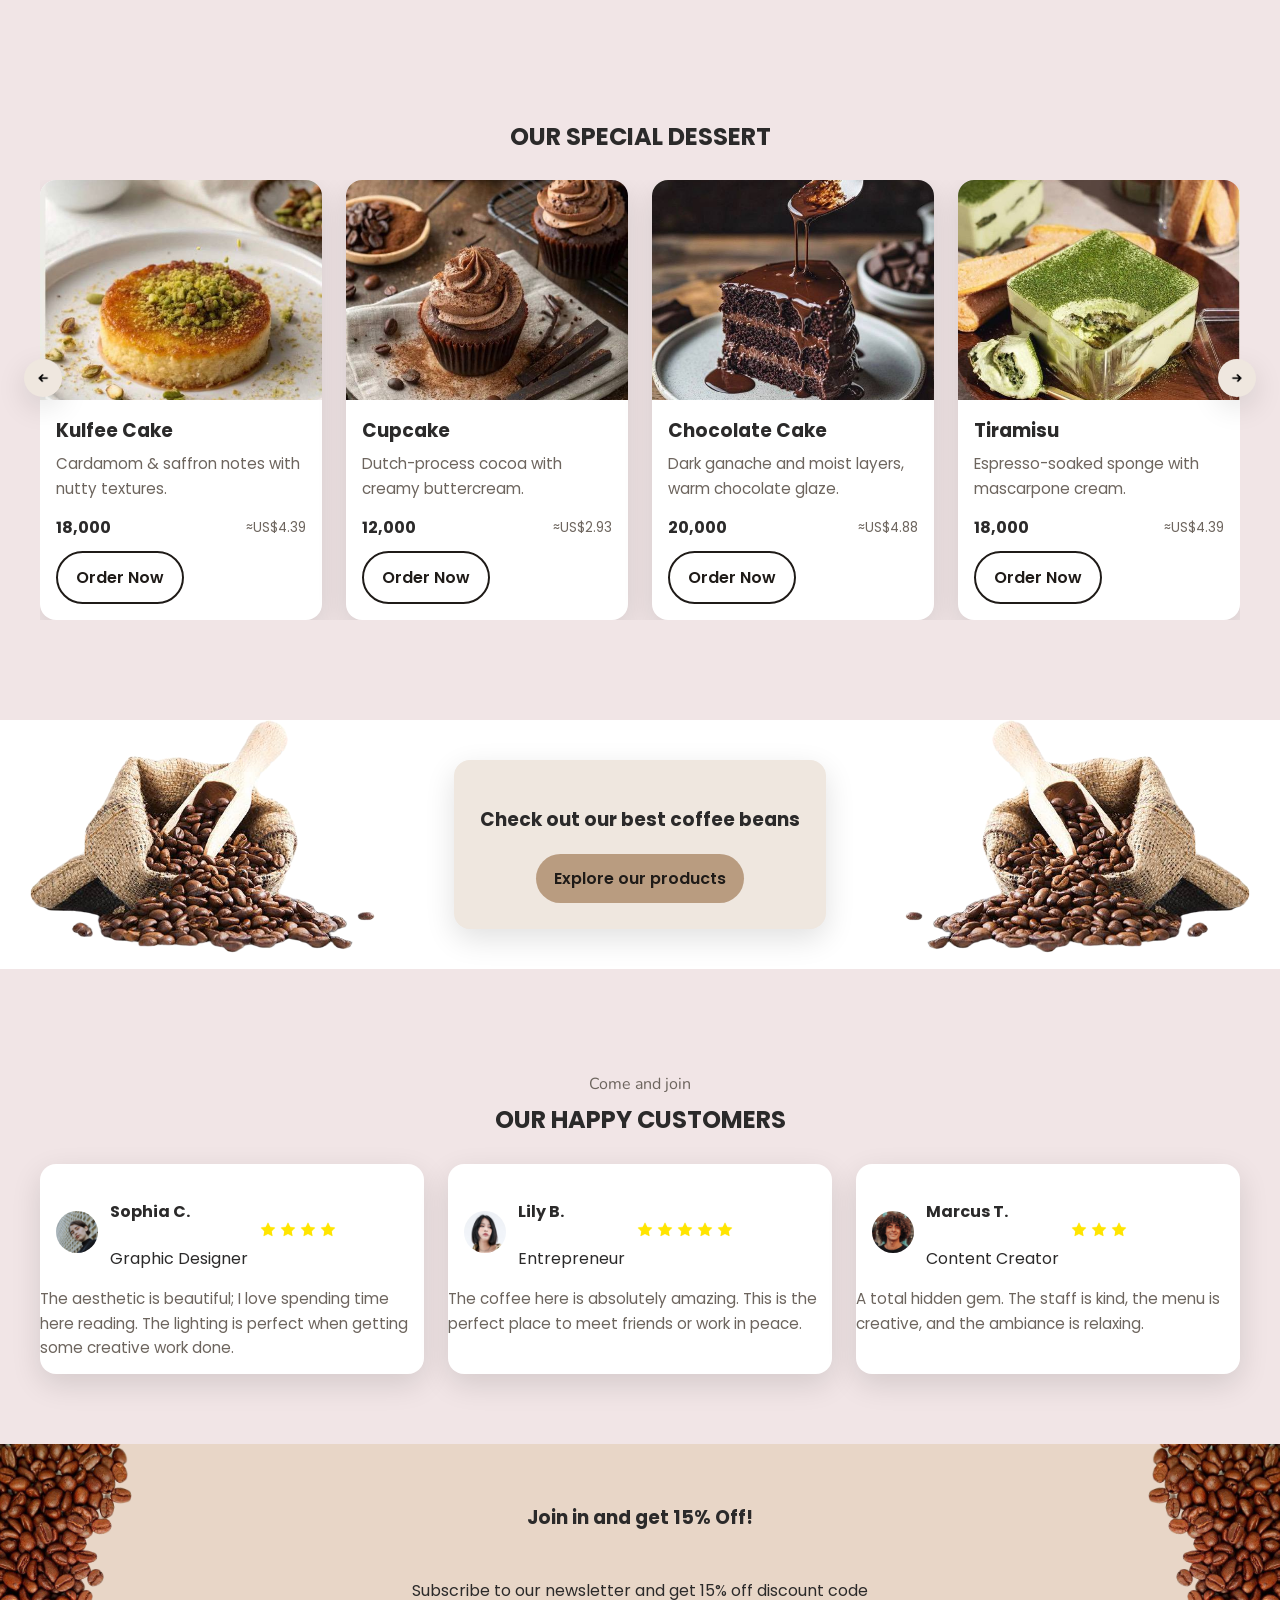
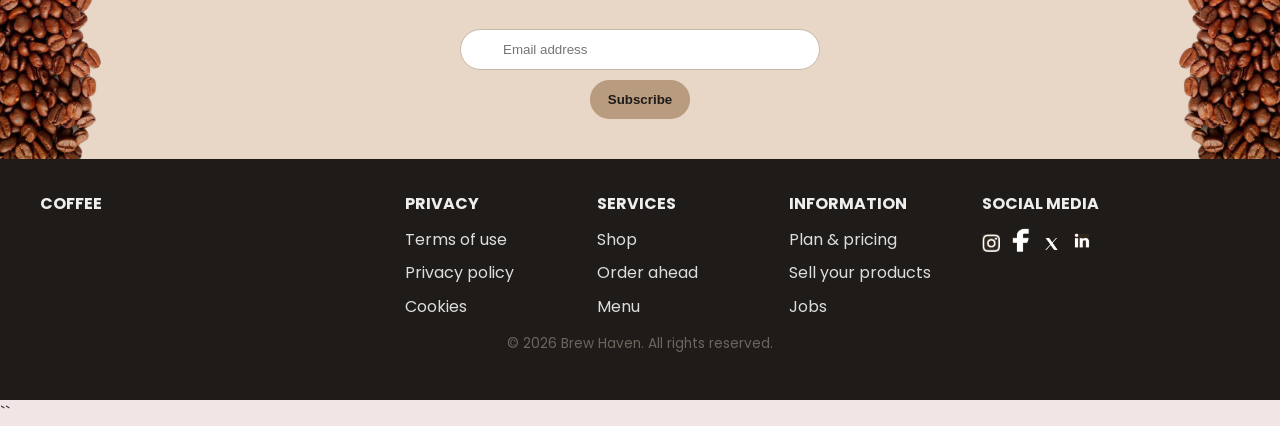
==== commit 64281aa8: "Fix cart flow, connect checkout and payment" ====
--- a/index.html
+++ b/index.html
@@ -21,6 +21,9 @@
         <a href="about.html">About</a>
         <a href="login.html" class="btn btn-text">Login</a>
         <a href="register.html">Register</a>
+        <a href="checkout.html" class="btn btn-secondary">
+           🛒 Cart (<span id="cartCount">0</span>)
+        </a>
         <button class="icon-btn search-btn" aria-label="Search">
           <svg viewBox="0 0 24 24" width="20" height="20" fill="currentColor"><path d="M10 2a8 8 0 105.293 14.293l4.707 4.707 1.414-1.414-4.707-4.707A8 8 0 0010 2zm0 2a6 6 0 110 12A6 6 0 0110 4z"/></svg>
         </button>
@@ -64,7 +67,9 @@
       </article>
     </section>
   </header>
-
+<a href="checkout.html" class="btn btn-secondary">
+  🛒 View Cart & Checkout
+</a>
   <!-- Coffee Specials Slider -->
   <main>
     <section id="coffee" class="container section">
@@ -90,7 +95,12 @@
                 <span class="price">10,000</span>
                 <small class="usd">≈US$2.44</small>
               </div>
-              <a href="checkout.html" class="btn btn-outline">Order Now</a>
+              <button
+                class="btn btn-primary"
+                onclick="addToCart('Lungo Coffee', 2.44)"
+              >
+                 Add to Cart
+              </button>
             </div>
           </article>
 
@@ -108,7 +118,12 @@
                 <span class="price">15,000</span>
                 <small class="usd">≈US$3.66</small>
               </div>
-              <a href="checkout.html" class="btn btn-outline">Order Now</a>
+              <button
+                class="btn btn-primary"
+                onclick="addToCart('Dalgona Coffee', 3.66)"
+              >
+                 Add to Cart
+              </button>
             </div>
           </article>
 
@@ -126,7 +141,12 @@
                 <span class="price">11,000</span>
                 <small class="usd">≈US$2.68</small>
               </div>
-              <a href="checkout.html" class="btn btn-outline">Order Now</a>
+              <button
+                class="btn btn-primary"
+                onclick="addToCart('Iced Coffee', 2.68)"
+              >
+                 Add to Cart
+              </button>
             </div>
           </article>
 
@@ -144,7 +164,12 @@
                 <span class="price">10,000</span>
                 <small class="usd">≈US$2.44</small>
               </div>
-              <a href="checkout.html" class="btn btn-outline">Order Now</a>
+              <button
+                class="btn btn-primary"
+                onclick="addToCart('Filter Coffee', 2.44)"
+              >
+                 Add to Cart
+              </button>
             </div>
           </article>
         </div>
@@ -379,6 +404,11 @@
   </footer>
 
   <script src="js/script.js"></script>
+  <script src="js/cart.js"></script>
+  <script>
+  updateCartCount();
+</script>
+
 </body>
 </html>
 ``
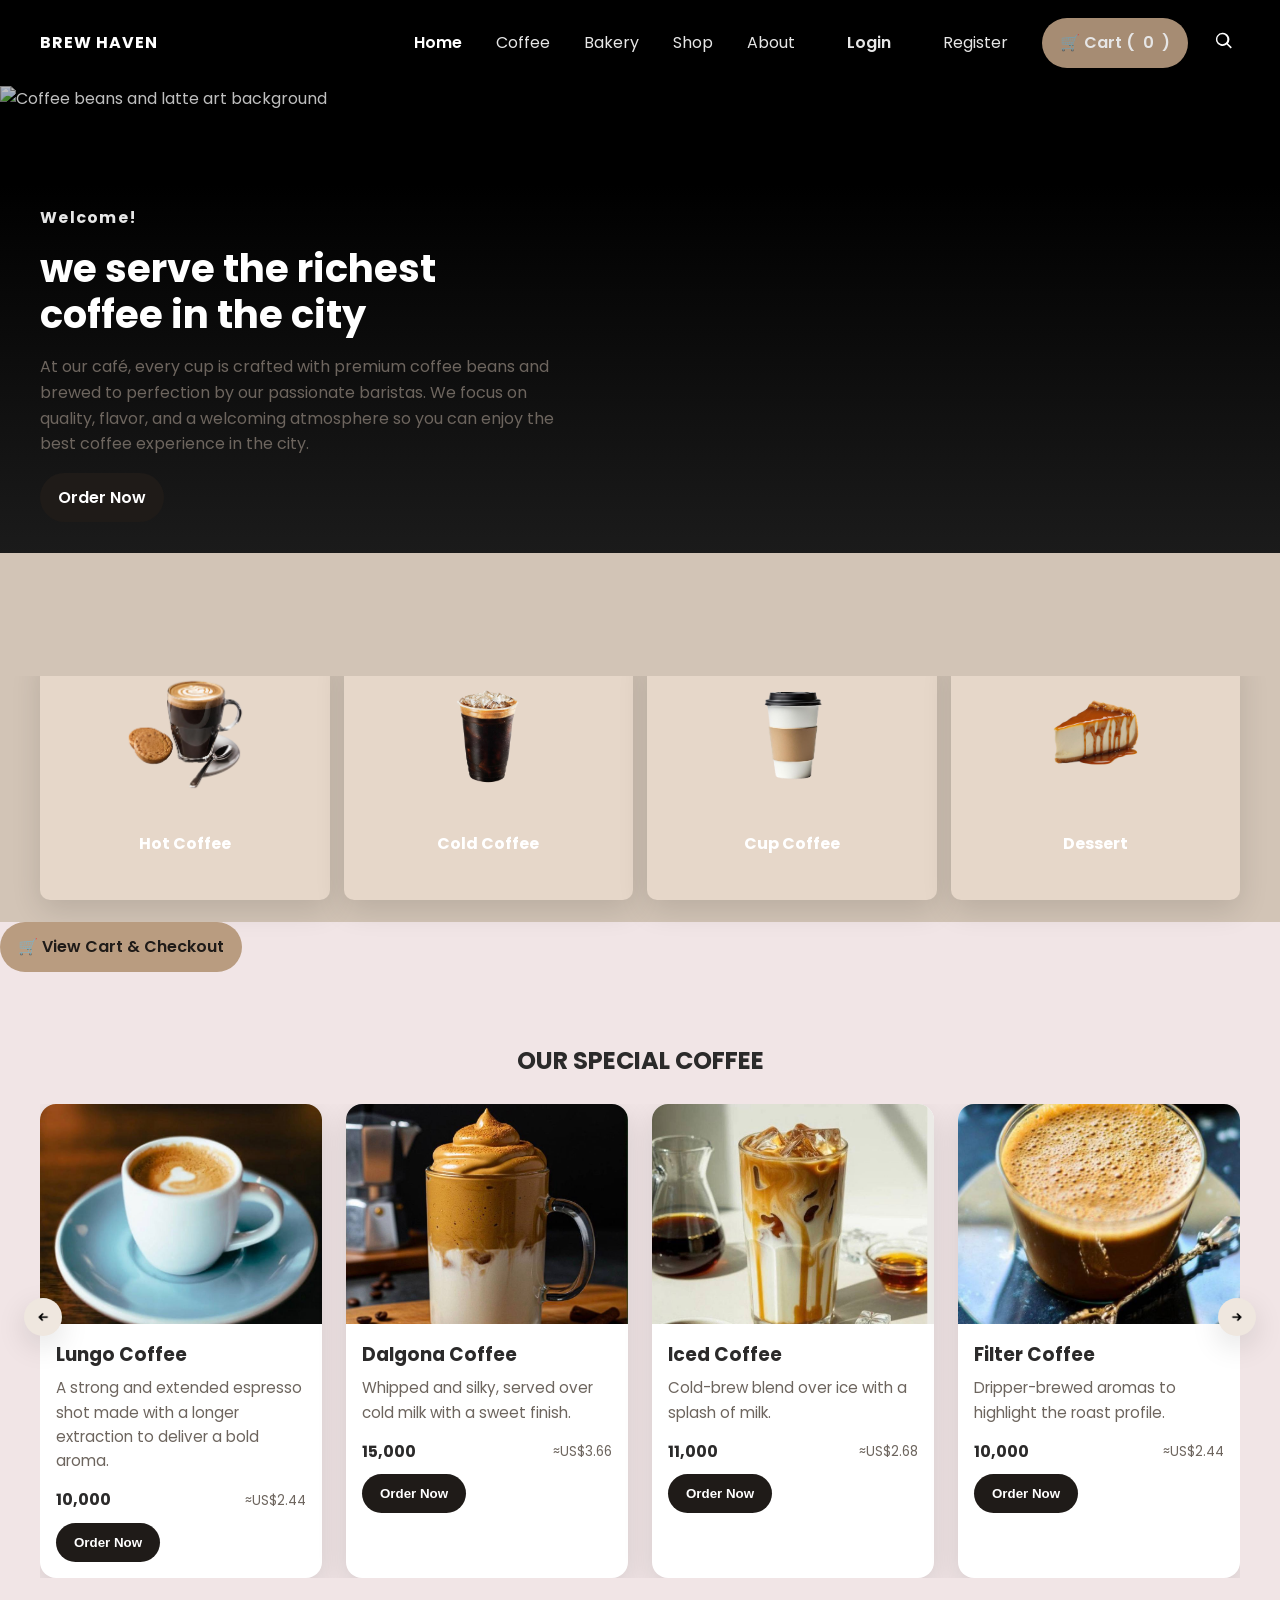
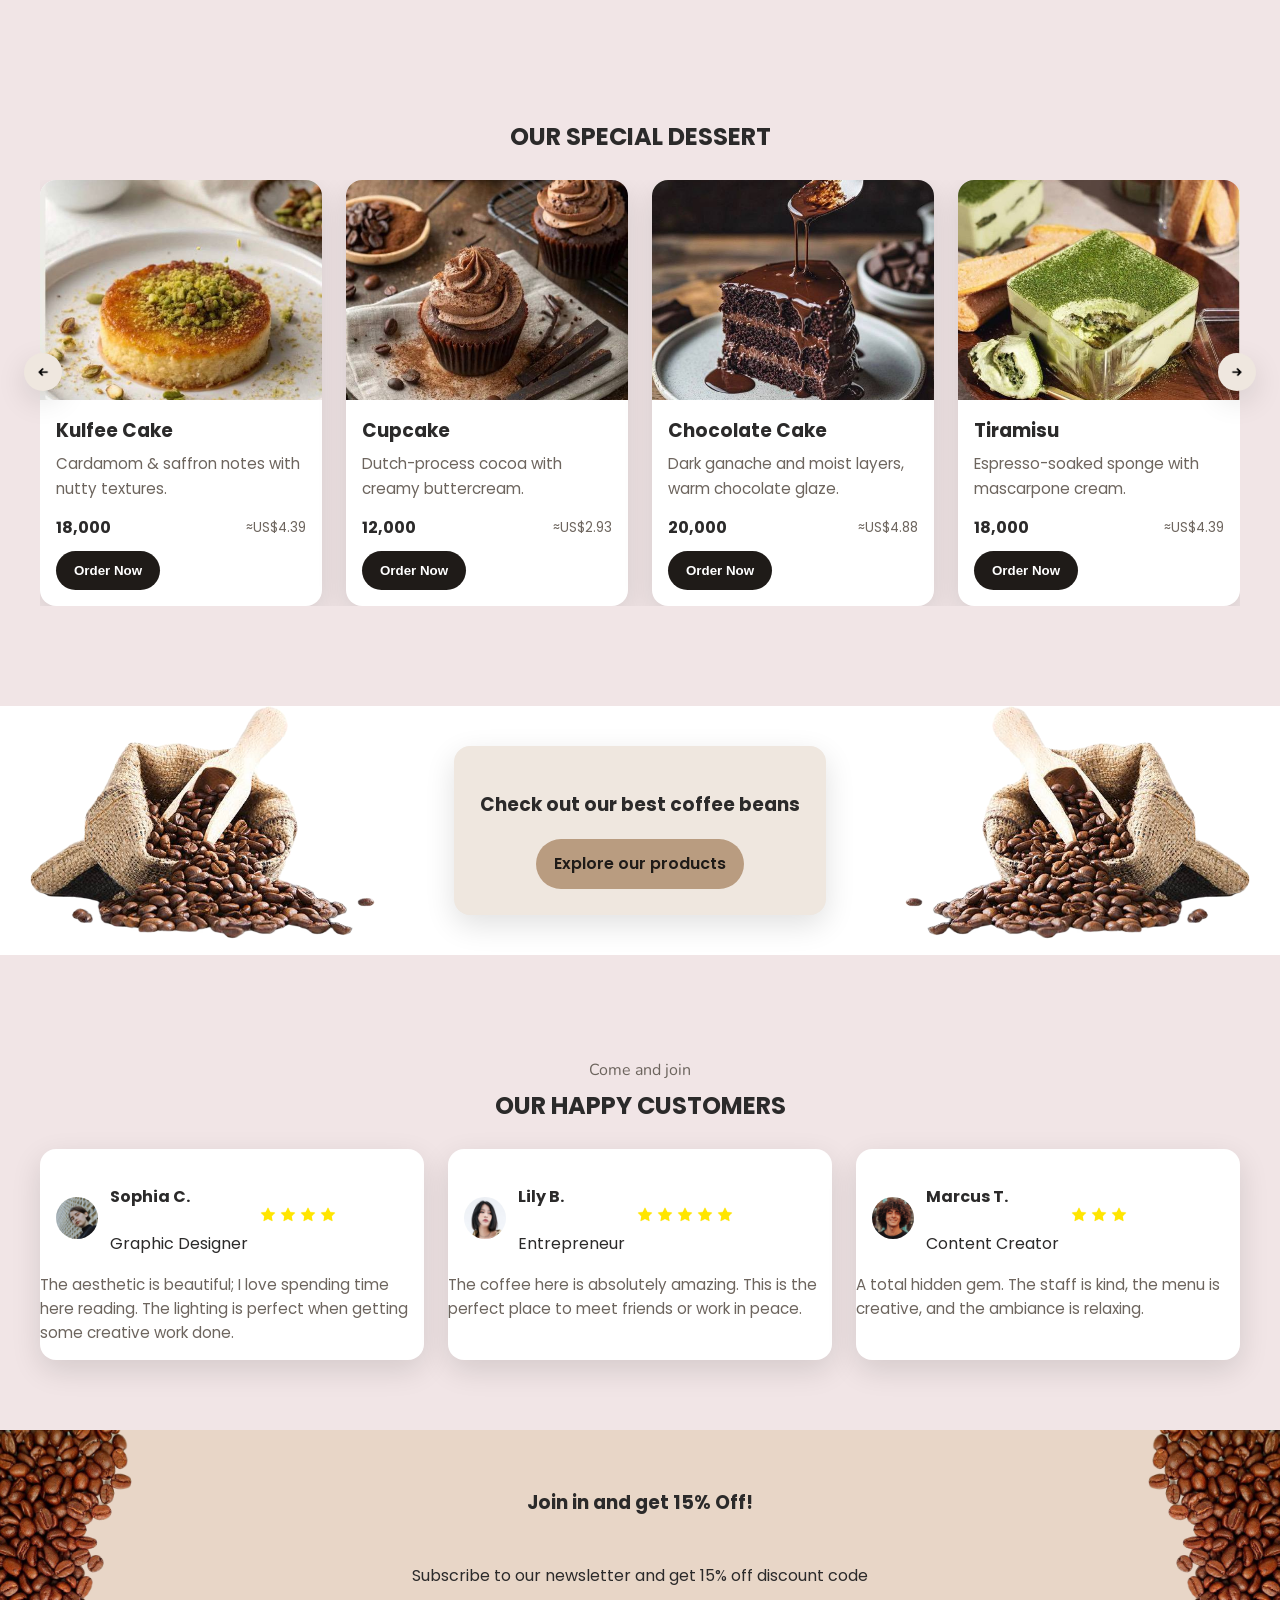
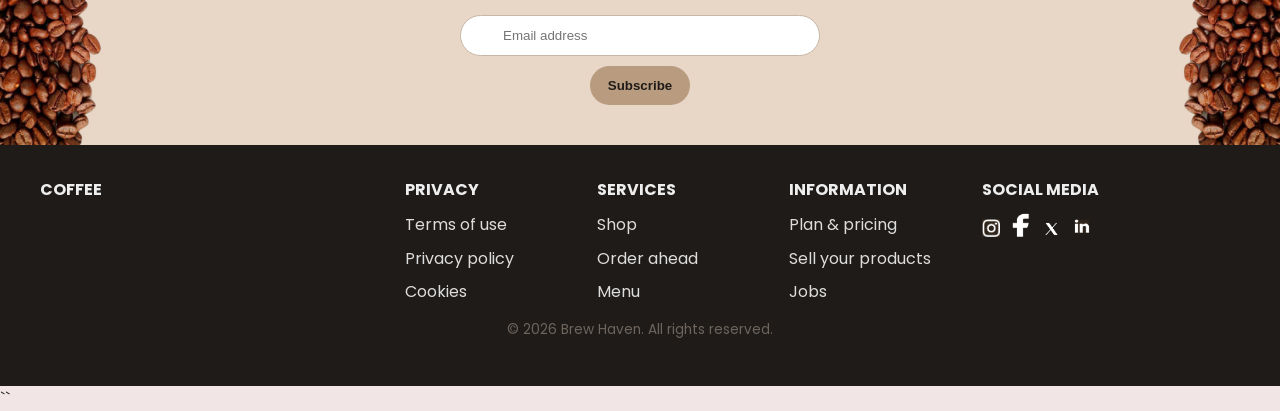
==== commit 7be85f5a: "Update Text" ====
--- a/index.html
+++ b/index.html
@@ -99,7 +99,7 @@
                 class="btn btn-primary"
                 onclick="addToCart('Lungo Coffee', 2.44)"
               >
-                 Add to Cart
+              Order Now
               </button>
             </div>
           </article>
@@ -122,7 +122,7 @@
                 class="btn btn-primary"
                 onclick="addToCart('Dalgona Coffee', 3.66)"
               >
-                 Add to Cart
+                 Order Now
               </button>
             </div>
           </article>
@@ -145,7 +145,7 @@
                 class="btn btn-primary"
                 onclick="addToCart('Iced Coffee', 2.68)"
               >
-                 Add to Cart
+                 Order Now
               </button>
             </div>
           </article>
@@ -168,7 +168,7 @@
                 class="btn btn-primary"
                 onclick="addToCart('Filter Coffee', 2.44)"
               >
-                 Add to Cart
+                 Order Now
               </button>
             </div>
           </article>
@@ -201,7 +201,12 @@
                 <span class="price">18,000</span>
                 <small class="usd">≈US$4.39</small>
               </div>
-              <a href="checkout.html" class="btn btn-outline">Order Now</a>
+              <button
+                class="btn btn-primary"
+                onclick="addToCart('Kulfee Cake', 4.39)"
+              >
+                 Order Now
+              </button>
             </div>
           </article>
 
@@ -216,7 +221,12 @@
                 <span class="price">12,000</span>
                 <small class="usd">≈US$2.93</small>
               </div>
-              <a href="checkout.html" class="btn btn-outline">Order Now</a>
+              <button
+                class="btn btn-primary"
+                onclick="addToCart('Cupcake', 2.93)"
+              >
+                 Order Now
+              </button>
             </div>
           </article>
 
@@ -231,7 +241,12 @@
                 <span class="price">20,000</span>
                 <small class="usd">≈US$4.88</small>
               </div>
-              <a href="checkout.html" class="btn btn-outline">Order Now</a>
+              <button
+                class="btn btn-primary"
+                onclick="addToCart('Chocolate Cake', 4.88)"
+              >
+                 Order Now
+              </button>
             </div>
           </article>
 
@@ -246,7 +261,12 @@
                 <span class="price">18,000</span>
                 <small class="usd">≈US$4.39</small>
               </div>
-              <a href="checkout.html" class="btn btn-outline">Order Now</a>
+              <button
+                class="btn btn-primary"
+                onclick="addToCart('Tiramisu', 4.39)"
+              >
+                 Order Now
+              </button>
             </div>
           </article>
         </div>
